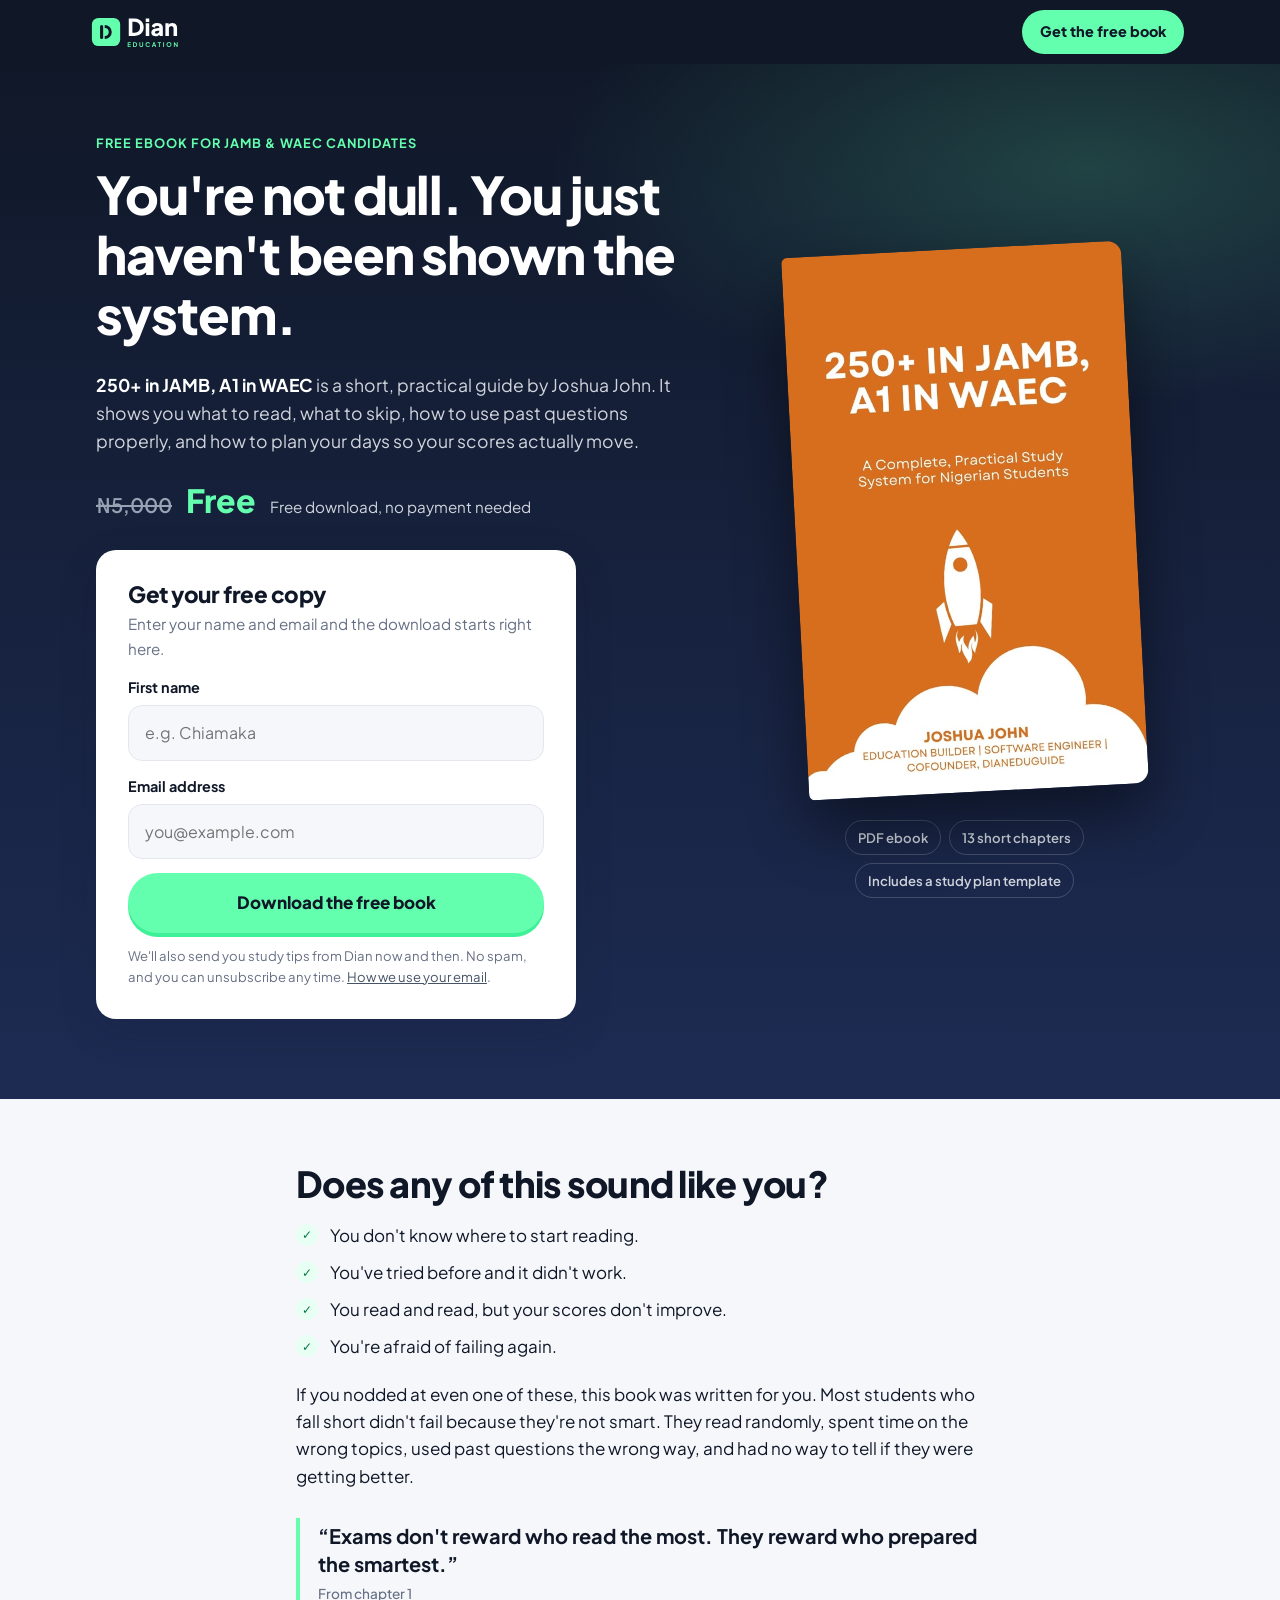
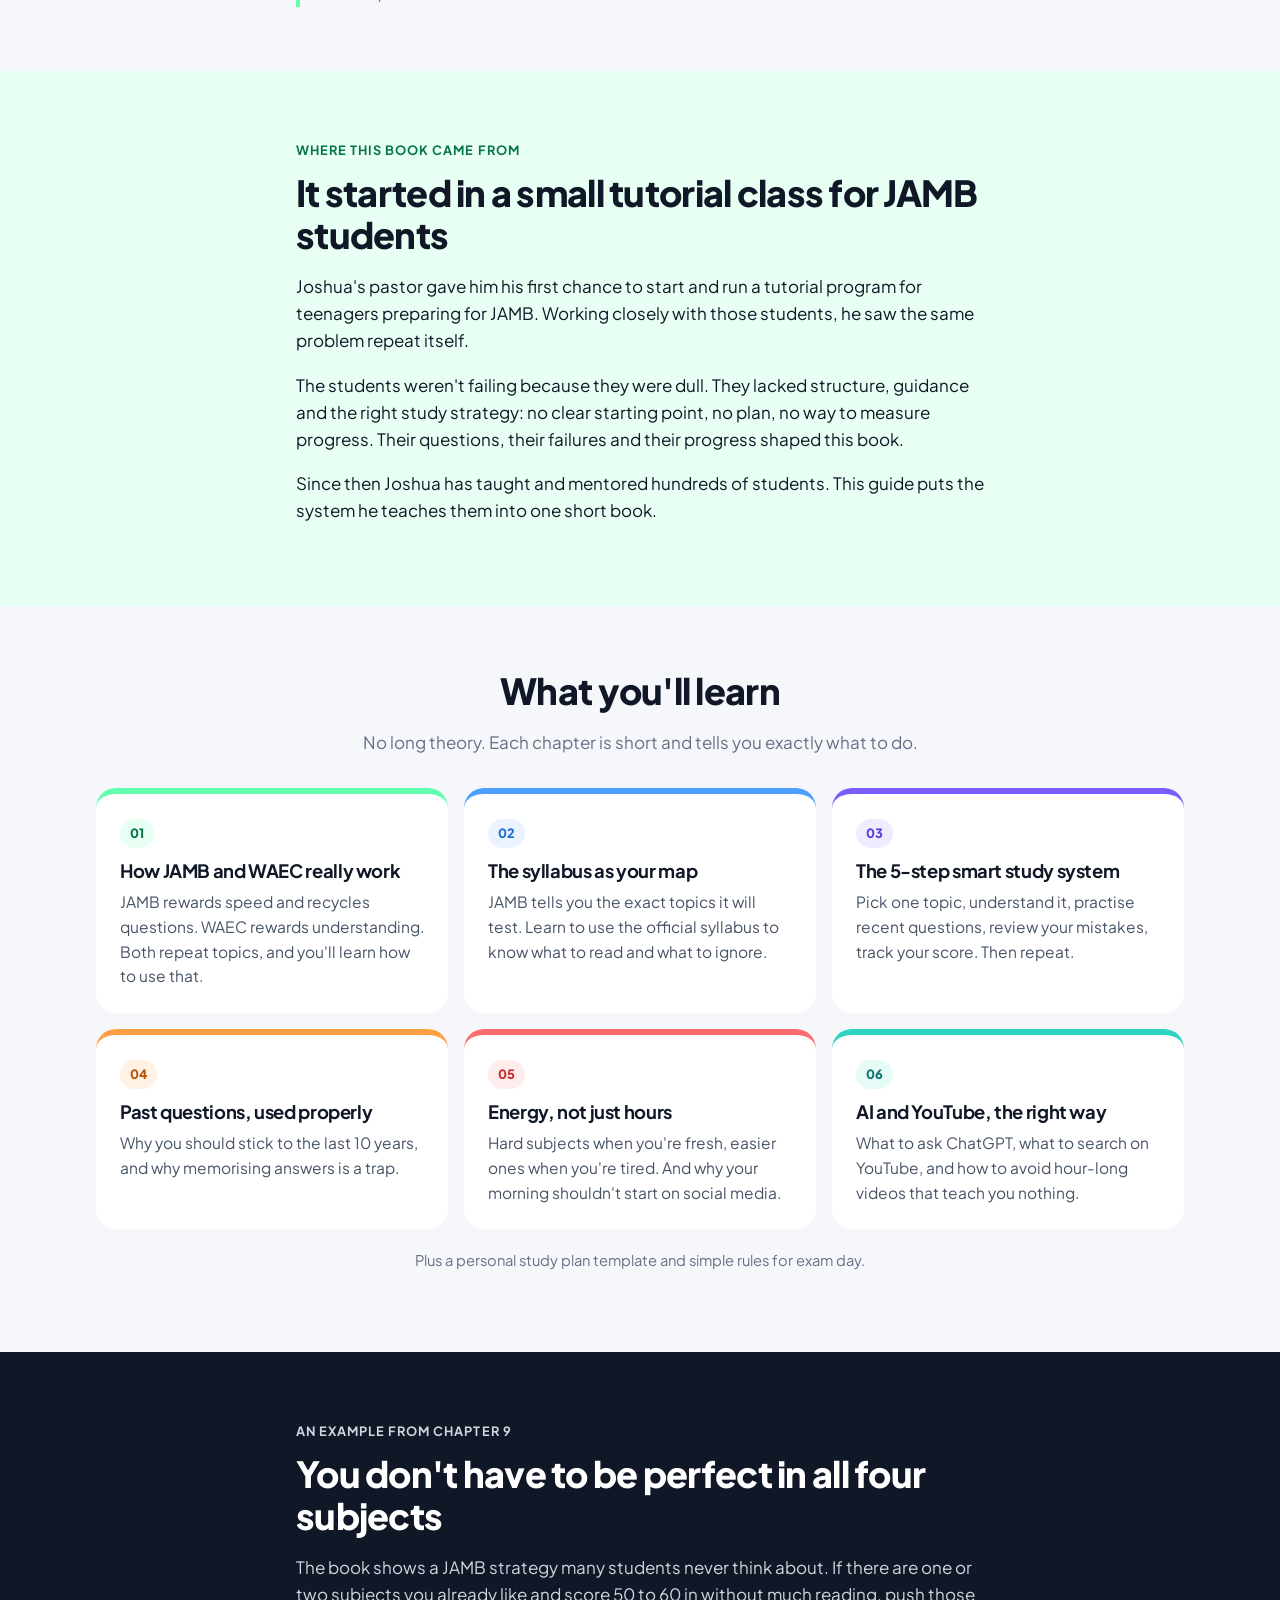
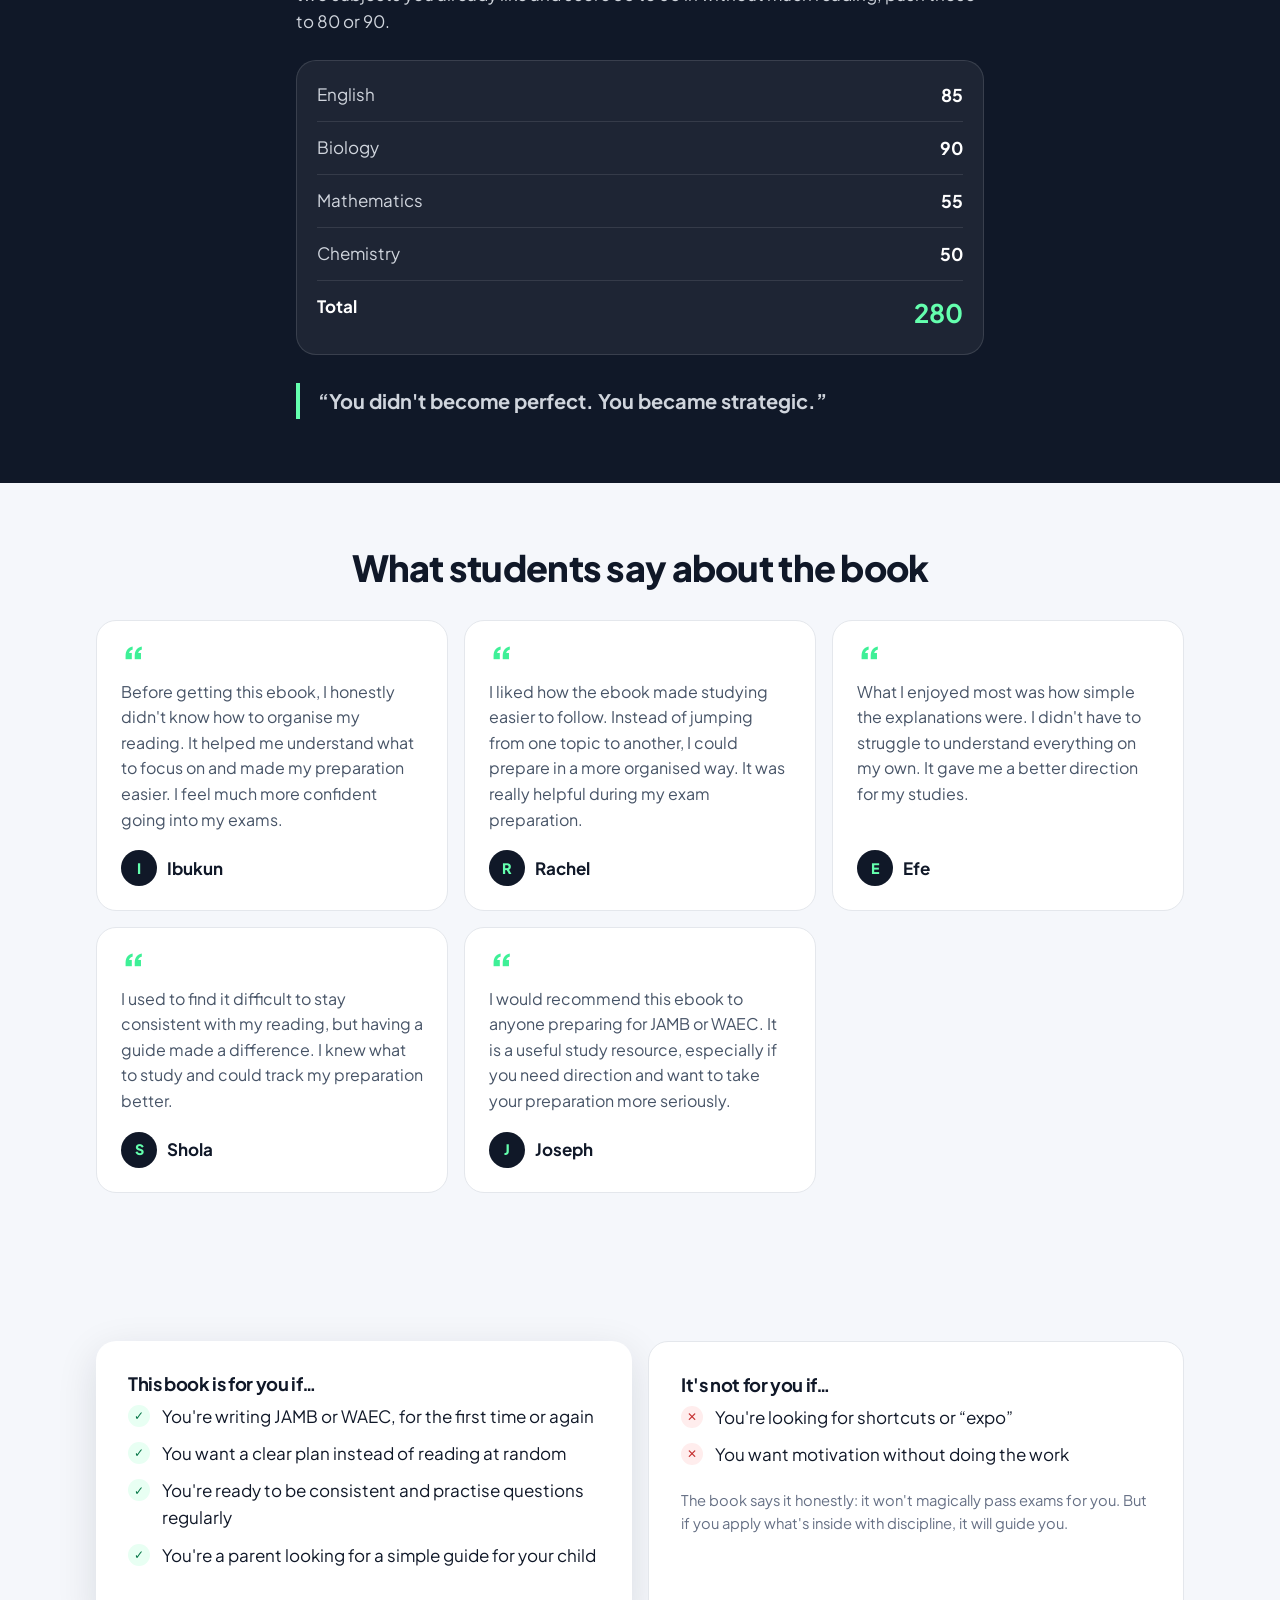
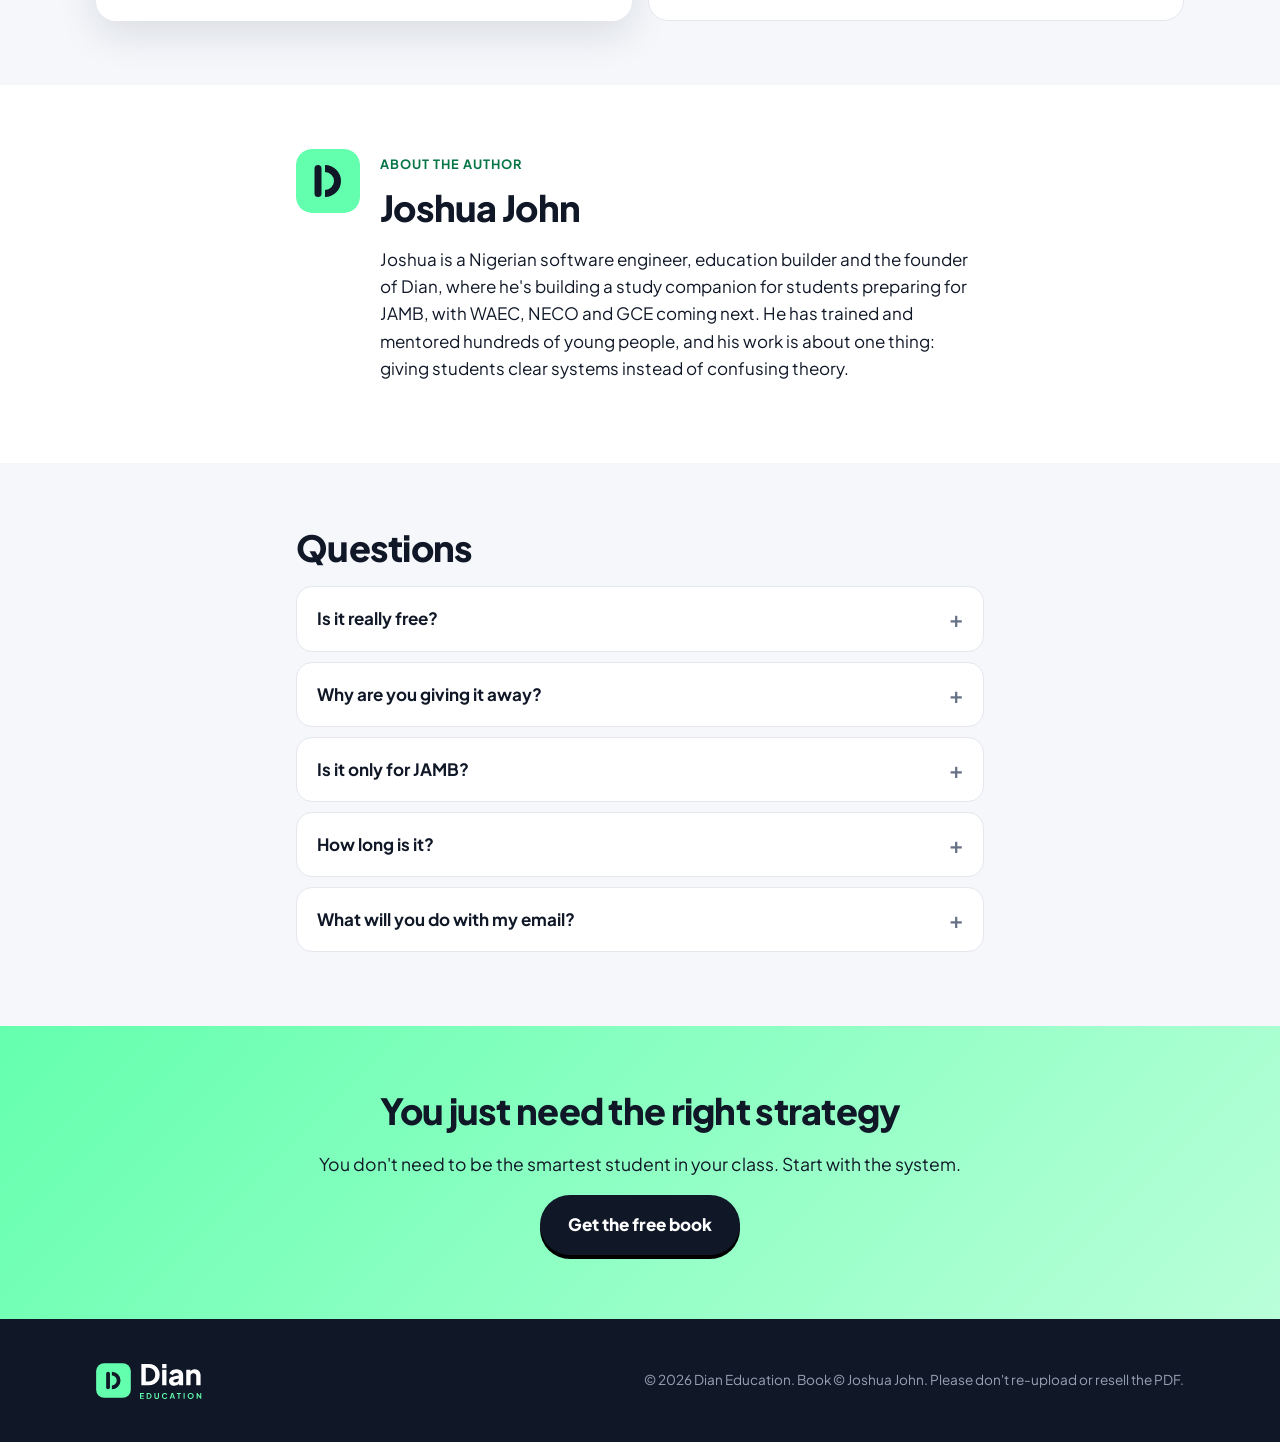
==== public/index.html @ b4b5d5be "Set up for Cloudflare: site files in public/, add wrangler config Co-Authored-By: Claude Fable 5.2 <" ====
<!doctype html>
<html lang="en">
<head>
  <meta charset="utf-8" />
  <meta name="viewport" content="width=device-width, initial-scale=1" />
  <title>250+ in JAMB, A1 in WAEC: free study guide | Dian Education</title>
  <meta name="description" content="A short, practical guide for JAMB and WAEC candidates by Joshua John: what to read, what to skip, and how to use past questions properly. Free download." />
  <meta name="theme-color" content="#101828" />
  <link rel="icon" href="assets/favicon.svg" type="image/svg+xml" />
  <link rel="apple-touch-icon" href="assets/icon-192.png" />

  <!-- Link previews (Instagram DMs, WhatsApp, Facebook). Replace example.com with your real domain once it's live. -->
  <meta property="og:type" content="website" />
  <meta property="og:title" content="250+ in JAMB, A1 in WAEC (free study guide)" />
  <meta property="og:description" content="You're not dull. You just haven't been shown the system. A free, practical guide for JAMB and WAEC candidates." />
  <meta property="og:image" content="https://example.com/assets/book-cover.jpg" />
  <meta name="twitter:card" content="summary_large_image" />

  <link rel="preconnect" href="https://fonts.googleapis.com" />
  <link rel="preconnect" href="https://fonts.gstatic.com" crossorigin />
  <link href="https://fonts.googleapis.com/css2?family=Plus+Jakarta+Sans:wght@400;500;600;700;800&display=swap" rel="stylesheet" />
  <link rel="stylesheet" href="styles.css" />
</head>
<body>

  <header class="topbar">
    <div class="wrap topbar__inner">
      <a href="#" class="topbar__logo" aria-label="Dian Education home">
        <img src="assets/logo-dark.svg" alt="Dian Education" width="150" height="68" />
      </a>
      <a href="#get-book" class="btn btn--small">Get the free book</a>
    </div>
  </header>

  <main>
    <!-- ============ HERO + FORM ============ -->
    <section class="hero">
      <div class="wrap hero__grid">
        <div class="hero__copy">
          <p class="eyebrow">Free ebook for JAMB &amp; WAEC candidates</p>
          <h1>You're not dull. You just haven't been shown the system.</h1>
          <p class="lede">
            <strong>250+ in JAMB, A1 in WAEC</strong> is a short, practical guide by Joshua John.
            It shows you what to read, what to skip, how to use past questions properly,
            and how to plan your days so your scores actually move.
          </p>

          <div class="price" aria-label="Price: was 5,000 naira, now free">
            <s class="price__old">₦5,000</s>
            <span class="price__new">Free</span>
            <span class="price__note">Free download, no payment needed</span>
          </div>

          <div class="card form-card" id="get-book">
            <form id="lead-form" novalidate>
              <h2 class="form-card__title">Get your free copy</h2>
              <p class="form-card__sub">Enter your name and email and the download starts right here.</p>

              <label class="field">
                <span>First name</span>
                <input type="text" name="name" autocomplete="given-name" maxlength="60" required placeholder="e.g. Chiamaka" />
              </label>
              <label class="field">
                <span>Email address</span>
                <input type="email" name="email" autocomplete="email" inputmode="email" maxlength="120" required placeholder="you@example.com" />
              </label>

              <!-- Spam trap: people never see this field; bots fill it in. -->
              <label class="hp" aria-hidden="true">
                Leave this empty
                <input type="text" name="company" tabindex="-1" autocomplete="off" />
              </label>

              <p class="form-error" role="alert" hidden></p>

              <button type="submit" class="btn btn--block">
                <span class="btn__label">Download the free book</span>
              </button>
              <p class="fine">
                We'll also send you study tips from Dian now and then. No spam, and you can unsubscribe any time.
                <a href="#privacy">How we use your email</a>.
              </p>
            </form>

            <div class="success" id="success" hidden tabindex="-1">
              <div class="success__icon" aria-hidden="true">✓</div>
              <h2 class="form-card__title">Here you go, <span id="success-name">friend</span>.</h2>
              <p>Your copy of <strong>250+ in JAMB, A1 in WAEC</strong> is ready.</p>
              <a class="btn btn--block" id="download-link" href="assets/250-in-JAMB-A1-in-WAEC-Joshua-John.pdf" download>
                Download the PDF
              </a>
              <p class="fine">
                Tip from the book: read one chapter at a time and do the practical parts before moving on.
                Don't rush it.
              </p>
            </div>
          </div>
        </div>

        <div class="hero__book">
          <img src="assets/book-cover.jpg" alt="Cover of 250+ in JAMB, A1 in WAEC by Joshua John" width="564" height="900" />
          <ul class="book-facts">
            <li>PDF ebook</li>
            <li>13 short chapters</li>
            <li>Includes a study plan template</li>
          </ul>
        </div>
      </div>
    </section>

    <!-- ============ SOUND FAMILIAR ============ -->
    <section class="section">
      <div class="wrap narrow">
        <h2>Does any of this sound like you?</h2>
        <ul class="checklist">
          <li>You don't know where to start reading.</li>
          <li>You've tried before and it didn't work.</li>
          <li>You read and read, but your scores don't improve.</li>
          <li>You're afraid of failing again.</li>
        </ul>
        <p>
          If you nodded at even one of these, this book was written for you. Most students who
          fall short didn't fail because they're not smart. They read randomly, spent time on the
          wrong topics, used past questions the wrong way, and had no way to tell if they were
          getting better.
        </p>
        <p class="pull">
          “Exams don't reward who read the most. They reward who prepared the smartest.”
          <span>From chapter 1</span>
        </p>
      </div>
    </section>

    <!-- ============ STORY ============ -->
    <section class="section section--mint">
      <div class="wrap narrow">
        <p class="eyebrow eyebrow--dark">Where this book came from</p>
        <h2>It started in a small tutorial class for JAMB students</h2>
        <p>
          Joshua's pastor gave him his first chance to start and run a tutorial program for
          teenagers preparing for JAMB. Working closely with those students, he saw
          the same problem repeat itself.
        </p>
        <p>
          The students weren't failing because they were dull. They lacked structure, guidance
          and the right study strategy: no clear starting point, no plan, no way to measure
          progress. Their questions, their failures and their progress shaped this book.
        </p>
        <p>
          Since then Joshua has taught and mentored hundreds of students. This guide puts the
          system he teaches them into one short book.
        </p>
      </div>
    </section>

    <!-- ============ WHAT'S INSIDE ============ -->
    <section class="section">
      <div class="wrap">
        <h2 class="center">What you'll learn</h2>
        <p class="center muted">No long theory. Each chapter is short and tells you exactly what to do.</p>
        <div class="grid">
          <article class="tile tile--green">
            <span class="tile__num">01</span>
            <h3>How JAMB and WAEC really work</h3>
            <p>JAMB rewards speed and recycles questions. WAEC rewards understanding. Both repeat topics, and you'll learn how to use that.</p>
          </article>
          <article class="tile tile--blue">
            <span class="tile__num">02</span>
            <h3>The syllabus as your map</h3>
            <p>JAMB tells you the exact topics it will test. Learn to use the official syllabus to know what to read and what to ignore.</p>
          </article>
          <article class="tile tile--purple">
            <span class="tile__num">03</span>
            <h3>The 5-step smart study system</h3>
            <p>Pick one topic, understand it, practise recent questions, review your mistakes, track your score. Then repeat.</p>
          </article>
          <article class="tile tile--orange">
            <span class="tile__num">04</span>
            <h3>Past questions, used properly</h3>
            <p>Why you should stick to the last 10 years, and why memorising answers is a trap.</p>
          </article>
          <article class="tile tile--coral">
            <span class="tile__num">05</span>
            <h3>Energy, not just hours</h3>
            <p>Hard subjects when you're fresh, easier ones when you're tired. And why your morning shouldn't start on social media.</p>
          </article>
          <article class="tile tile--teal">
            <span class="tile__num">06</span>
            <h3>AI and YouTube, the right way</h3>
            <p>What to ask ChatGPT, what to search on YouTube, and how to avoid hour-long videos that teach you nothing.</p>
          </article>
        </div>
        <p class="center muted small">Plus a personal study plan template and simple rules for exam day.</p>
      </div>
    </section>

    <!-- ============ STRENGTH EXAMPLE ============ -->
    <section class="section section--navy">
      <div class="wrap narrow">
        <p class="eyebrow">An example from chapter 9</p>
        <h2>You don't have to be perfect in all four subjects</h2>
        <p>
          The book shows a JAMB strategy many students never think about. If there are one or two
          subjects you already like and score 50 to 60 in without much reading, push those to 80 or 90.
        </p>
        <div class="score">
          <div class="score__row"><span>English</span><b>85</b></div>
          <div class="score__row"><span>Biology</span><b>90</b></div>
          <div class="score__row"><span>Mathematics</span><b>55</b></div>
          <div class="score__row"><span>Chemistry</span><b>50</b></div>
          <div class="score__row score__total"><span>Total</span><b>280</b></div>
        </div>
        <p class="pull pull--light">
          “You didn't become perfect. You became strategic.”
        </p>
      </div>
    </section>

    <!-- ============ STUDENTS ============
         Only use words a student actually said or approved, with their OK to show their name.
         To hide the section again, add the word "hidden" to the <section> line below. -->
    <section class="section" id="students">
      <div class="wrap">
        <h2 class="center">What students say about the book</h2>
        <div class="grid quotes">
          <figure class="quote"><blockquote>Before getting this ebook, I honestly didn't know how to organise my reading. It helped me understand what to focus on and made my preparation easier. I feel much more confident going into my exams.</blockquote><figcaption><span class="avatar" aria-hidden="true">I</span>Ibukun</figcaption></figure>
          <figure class="quote"><blockquote>I liked how the ebook made studying easier to follow. Instead of jumping from one topic to another, I could prepare in a more organised way. It was really helpful during my exam preparation.</blockquote><figcaption><span class="avatar" aria-hidden="true">R</span>Rachel</figcaption></figure>
          <figure class="quote"><blockquote>What I enjoyed most was how simple the explanations were. I didn't have to struggle to understand everything on my own. It gave me a better direction for my studies.</blockquote><figcaption><span class="avatar" aria-hidden="true">E</span>Efe</figcaption></figure>
          <figure class="quote"><blockquote>I used to find it difficult to stay consistent with my reading, but having a guide made a difference. I knew what to study and could track my preparation better.</blockquote><figcaption><span class="avatar" aria-hidden="true">S</span>Shola</figcaption></figure>
          <figure class="quote"><blockquote>I would recommend this ebook to anyone preparing for JAMB or WAEC. It is a useful study resource, especially if you need direction and want to take your preparation more seriously.</blockquote><figcaption><span class="avatar" aria-hidden="true">J</span>Joseph</figcaption></figure>
        </div>
      </div>
    </section>

    <!-- ============ WHO IT'S FOR ============ -->
    <section class="section">
      <div class="wrap two-col">
        <div class="card">
          <h3>This book is for you if…</h3>
          <ul class="checklist">
            <li>You're writing JAMB or WAEC, for the first time or again</li>
            <li>You want a clear plan instead of reading at random</li>
            <li>You're ready to be consistent and practise questions regularly</li>
            <li>You're a parent looking for a simple guide for your child</li>
          </ul>
        </div>
        <div class="card card--plain">
          <h3>It's not for you if…</h3>
          <ul class="crosslist">
            <li>You're looking for shortcuts or “expo”</li>
            <li>You want motivation without doing the work</li>
          </ul>
          <p class="muted small">
            The book says it honestly: it won't magically pass exams for you. But if you apply
            what's inside with discipline, it will guide you.
          </p>
        </div>
      </div>
    </section>

    <!-- ============ AUTHOR ============ -->
    <section class="section section--soft">
      <div class="wrap narrow author">
        <img src="assets/favicon.svg" alt="" width="64" height="64" class="author__mark" />
        <div>
          <p class="eyebrow eyebrow--dark">About the author</p>
          <h2>Joshua John</h2>
          <p>
            Joshua is a Nigerian software engineer, education builder and the founder of Dian,
            where he's building a study companion for students preparing for JAMB, with WAEC, NECO
            and GCE coming next. He has trained and mentored hundreds of young people, and his
            work is about one thing: giving students clear systems instead of confusing theory.
          </p>
        </div>
      </div>
    </section>

    <!-- ============ FAQ ============ -->
    <section class="section">
      <div class="wrap narrow">
        <h2>Questions</h2>
        <details>
          <summary>Is it really free?</summary>
          <p>Yes. The book normally sells for ₦5,000, but right now you can download it for free. No card, no payment later.</p>
        </details>
        <details>
          <summary>Why are you giving it away?</summary>
          <p>We're building Dian to help Nigerian students prepare for exams with a clear plan. This book is the same thinking in a form you can use today, and we'd rather you start with the right system than pay to find it.</p>
        </details>
        <details>
          <summary>Is it only for JAMB?</summary>
          <p>No. It covers JAMB and WAEC. Chapter 9 has a strategy made just for JAMB, and everything else works for both.</p>
        </details>
        <details>
          <summary>How long is it?</summary>
          <p>It's short on purpose: 13 chapters you can read one at a time. The book asks you to apply each chapter before moving on, so take your time.</p>
        </details>
        <details id="privacy">
          <summary>What will you do with my email?</summary>
          <p>We'll use it to send you the book and occasional study tips and updates from Dian Education. We won't sell or share it. Every email has an unsubscribe link, or you can ask us to delete your details at any time.</p>
        </details>
      </div>
    </section>

    <!-- ============ FINAL CTA ============ -->
    <section class="section section--cta">
      <div class="wrap narrow center">
        <h2>You just need the right strategy</h2>
        <p>You don't need to be the smartest student in your class. Start with the system.</p>
        <a href="#get-book" class="btn">Get the free book</a>
      </div>
    </section>
  </main>

  <footer class="footer">
    <div class="wrap footer__inner">
      <img src="assets/logo-dark.svg" alt="Dian Education" width="130" height="59" />
      <p>© <span id="year">2026</span> Dian Education. Book © Joshua John. Please don't re-upload or resell the PDF.</p>
    </div>
  </footer>

  <script src="config.js"></script>
  <script src="app.js"></script>
</body>
</html>
---- public/styles.css ----
:root {
  --green: #64ffae;
  --green-strong: #3ef097;
  --mint: #e8fff3;
  --ink: #101828;
  --navy: #1d2b53;
  --canvas: #f5f7fb;
  --paper: #ffffff;
  --line: #e4e7ec;
  --muted: #667085;
  --slate: #475467;
  --danger: #c53030;
  --blue: #4d9fff;   --blue-soft: #eaf3ff;
  --purple: #7c5cfc; --purple-soft: #f0ecff;
  --orange: #ff9f43; --orange-soft: #fff1e3;
  --coral: #ff6b6b;  --coral-soft: #ffeded;
  --teal: #2dd4bf;
  --radius: 20px;
  --shadow: 0 12px 40px rgba(16, 24, 40, 0.12);
}

* { box-sizing: border-box; }
html { scroll-behavior: smooth; }
body {
  margin: 0;
  font-family: "Plus Jakarta Sans", system-ui, -apple-system, "Segoe UI", sans-serif;
  color: var(--ink);
  background: var(--canvas);
  line-height: 1.6;
  font-size: 17px;
  -webkit-font-smoothing: antialiased;
}
img { max-width: 100%; height: auto; display: block; }
a { color: inherit; }
h1, h2, h3 { line-height: 1.15; letter-spacing: -0.02em; margin: 0 0 0.5em; }
h1 { font-size: clamp(2rem, 6vw, 3.25rem); font-weight: 800; }
h2 { font-size: clamp(1.6rem, 4vw, 2.25rem); font-weight: 800; }
h3 { font-size: 1.15rem; font-weight: 700; }
p { margin: 0 0 1em; }

.wrap { width: 100%; max-width: 1120px; margin: 0 auto; padding: 0 16px; }
.narrow { max-width: 720px; }
.center { text-align: center; }
.muted { color: var(--muted); }
.small { font-size: 0.92rem; }

/* ---------- buttons ---------- */
.btn {
  display: inline-flex; align-items: center; justify-content: center; gap: 8px;
  background: var(--green); color: var(--ink);
  font: inherit; font-weight: 800; text-decoration: none;
  border: 0; border-radius: 999px; padding: 16px 28px; cursor: pointer;
  box-shadow: 0 4px 0 var(--green-strong);
  transition: transform 0.12s ease, box-shadow 0.12s ease, background 0.12s;
}
.btn:hover { background: var(--green-strong); }
.btn:active { transform: translateY(2px); box-shadow: 0 2px 0 var(--green-strong); }
.btn:focus-visible { outline: 3px solid var(--blue); outline-offset: 3px; }
.btn[disabled] { opacity: 0.7; cursor: progress; }
.btn--block { width: 100%; }
.btn--small { padding: 10px 18px; font-size: 0.9rem; box-shadow: none; }

/* ---------- top bar ---------- */
.topbar { background: var(--ink); position: sticky; top: 0; z-index: 10; }
.topbar__inner { display: flex; align-items: center; justify-content: space-between; height: 64px; }
.topbar__logo img { width: 120px; margin-left: -14px; }

/* ---------- hero ---------- */
.hero {
  background:
    radial-gradient(900px 400px at 85% 10%, rgba(100, 255, 174, 0.18), transparent 60%),
    linear-gradient(180deg, var(--ink), var(--navy));
  color: #fff;
  padding: 40px 0 56px;
}
.hero__grid { display: grid; gap: 40px; }
.eyebrow {
  display: inline-block; font-size: 0.8rem; font-weight: 700; letter-spacing: 0.08em;
  text-transform: uppercase; color: var(--green); margin-bottom: 12px;
}
.eyebrow--dark { color: #067647; }
.lede { font-size: 1.1rem; color: #d0d5dd; max-width: 34em; }
.lede strong { color: #fff; }

.price { display: flex; align-items: baseline; flex-wrap: wrap; gap: 6px 14px; margin: 20px 0 24px; }
.price__old { color: #98a2b3; font-size: 1.25rem; font-weight: 600; text-decoration-thickness: 2px; }
.price__new { color: var(--green); font-size: 2rem; font-weight: 800; }
.price__note { color: #d0d5dd; font-size: 0.95rem; }

.card {
  background: var(--paper); color: var(--ink);
  border-radius: var(--radius); padding: 24px;
  box-shadow: var(--shadow);
}
.card--plain { box-shadow: none; border: 1px solid var(--line); }
.form-card { max-width: 480px; scroll-margin-top: 80px; }
.form-card__title { font-size: 1.4rem; margin-bottom: 4px; }
.form-card__sub { color: var(--muted); font-size: 0.95rem; }

.field { display: block; margin-bottom: 14px; }
.field span { display: block; font-weight: 700; font-size: 0.9rem; margin-bottom: 6px; }
.field input {
  width: 100%; font: inherit; font-size: 16px; /* 16px stops iOS zooming in */
  padding: 14px 16px; border: 1.5px solid var(--line); border-radius: 14px;
  background: var(--canvas); color: var(--ink);
}
.field input:focus { outline: none; border-color: var(--ink); background: #fff; box-shadow: 0 0 0 4px rgba(100, 255, 174, 0.45); }
.field input[aria-invalid="true"] { border-color: var(--danger); }
.hp { position: absolute; left: -9999px; width: 1px; height: 1px; overflow: hidden; }
.form-error { color: var(--danger); font-weight: 600; font-size: 0.92rem; }
.fine { font-size: 0.82rem; color: var(--muted); margin: 12px 0 0; }
.fine a { color: var(--slate); }

.success { text-align: center; }
.success:focus { outline: none; }
.success__icon {
  width: 56px; height: 56px; margin: 0 auto 12px; border-radius: 50%;
  background: var(--mint); color: #067647; display: grid; place-items: center;
  font-size: 1.6rem; font-weight: 800;
}

.hero__book { display: flex; flex-direction: column; align-items: center; }
.hero__book img {
  width: min(280px, 70vw); border-radius: 6px 14px 14px 6px;
  box-shadow: -8px 0 0 rgba(0,0,0,0.15) inset, 0 30px 60px rgba(0, 0, 0, 0.45);
  transform: rotate(-3deg);
}
.book-facts { list-style: none; padding: 0; margin: 28px 0 0; display: flex; flex-wrap: wrap; gap: 8px; justify-content: center; }
.book-facts li {
  font-size: 0.82rem; font-weight: 600; color: #d0d5dd;
  border: 1px solid rgba(255,255,255,0.18); border-radius: 999px; padding: 6px 12px;
}

/* ---------- sections ---------- */
.section { padding: 64px 0; }
.section--mint { background: var(--mint); }
.section--soft { background: var(--paper); }
.section--navy { background: var(--ink); color: #fff; }
.section--navy p { color: #d0d5dd; }
.section--cta { background: linear-gradient(135deg, var(--green), #b9ffd9); }
.section--cta p { font-size: 1.1rem; }
.section--cta .btn { background: var(--ink); color: #fff; box-shadow: 0 4px 0 #000; }
.section--cta .btn:hover { background: var(--navy); }

.checklist, .crosslist { list-style: none; padding: 0; margin: 0 0 1.2em; }
.checklist li, .crosslist li { position: relative; padding-left: 34px; margin-bottom: 10px; }
.checklist li::before, .crosslist li::before {
  position: absolute; left: 0; top: 2px; width: 22px; height: 22px; border-radius: 50%;
  display: grid; place-items: center; font-size: 0.75rem; font-weight: 800;
}
.checklist li::before { content: "✓"; background: var(--mint); color: #067647; }
.crosslist li::before { content: "✕"; background: var(--coral-soft); color: var(--danger); }

.pull {
  border-left: 4px solid var(--green); padding: 4px 0 4px 18px; margin: 28px 0 0;
  font-size: 1.25rem; font-weight: 700; line-height: 1.4;
}
.pull span { display: block; font-size: 0.85rem; font-weight: 500; color: var(--muted); margin-top: 6px; }
.pull--light { color: #fff; }

.grid { display: grid; gap: 16px; margin: 32px 0 20px; }
.tile { background: var(--paper); border-radius: var(--radius); padding: 24px; border-top: 6px solid; }
.tile p { color: var(--slate); margin: 0; font-size: 0.97rem; }
.tile__num { display: inline-block; font-weight: 800; font-size: 0.8rem; padding: 4px 10px; border-radius: 999px; margin-bottom: 12px; }
.tile--green  { border-color: var(--green);  } .tile--green  .tile__num { background: var(--mint); color: #067647; }
.tile--blue   { border-color: var(--blue);   } .tile--blue   .tile__num { background: var(--blue-soft); color: #1f6fd1; }
.tile--purple { border-color: var(--purple); } .tile--purple .tile__num { background: var(--purple-soft); color: #5b3de0; }
.tile--orange { border-color: var(--orange); } .tile--orange .tile__num { background: var(--orange-soft); color: #b45309; }
.tile--coral  { border-color: var(--coral);  } .tile--coral  .tile__num { background: var(--coral-soft); color: var(--danger); }
.tile--teal   { border-color: var(--teal);   } .tile--teal   .tile__num { background: #e6fbf8; color: #0f766e; }

.score { background: rgba(255,255,255,0.06); border: 1px solid rgba(255,255,255,0.12); border-radius: var(--radius); padding: 8px 20px; margin: 24px 0; }
.score__row { display: flex; justify-content: space-between; padding: 12px 0; border-bottom: 1px solid rgba(255,255,255,0.1); }
.score__row span { color: #d0d5dd; }
.score__row b { font-size: 1.1rem; }
.score__total { border-bottom: 0; }
.score__total span { color: #fff; font-weight: 700; }
.score__total b { color: var(--green); font-size: 1.6rem; }

.two-col { display: grid; gap: 16px; }

.author { display: flex; gap: 20px; align-items: flex-start; }
.author__mark { flex: none; border-radius: 16px; }

details { background: var(--paper); border: 1px solid var(--line); border-radius: 16px; margin-bottom: 10px; }
summary { cursor: pointer; padding: 18px 20px; font-weight: 700; list-style: none; position: relative; padding-right: 48px; }
summary::-webkit-details-marker { display: none; }
summary::after { content: "+"; position: absolute; right: 20px; top: 14px; font-size: 1.4rem; font-weight: 600; color: var(--muted); }
details[open] summary::after { content: "–"; }
details p { padding: 0 20px 18px; margin: 0; color: var(--slate); }
details:target { border-color: var(--green-strong); }

.footer { background: var(--ink); color: #98a2b3; padding: 32px 0; font-size: 0.85rem; }
.footer__inner { display: flex; flex-direction: column; gap: 12px; }
.footer img { margin-left: -12px; }
.footer p { margin: 0; }

/* ---------- larger screens ---------- */
@media (min-width: 720px) {
  .grid { grid-template-columns: repeat(2, 1fr); }
  .two-col { grid-template-columns: 1fr 1fr; }
  .card { padding: 32px; }
}
@media (min-width: 960px) {
  .hero { padding: 64px 0 80px; }
  .hero__grid { grid-template-columns: 1.15fr 0.85fr; align-items: center; gap: 56px; }
  .hero__book { order: 2; }
  .hero__book img { width: 340px; }
  .grid { grid-template-columns: repeat(3, 1fr); }
  .footer__inner { flex-direction: row; justify-content: space-between; align-items: center; }
}
@media (max-width: 959px) {
  /* On phones, show the book cover first so people see what they're getting. */
  .hero { padding-top: 28px; }
  .hero__grid { gap: 24px; }
  .hero__book { order: -1; }
  .hero__book img { width: 150px; }
  .book-facts { display: none; }
}
@media (prefers-reduced-motion: reduce) {
  html { scroll-behavior: auto; }
  .btn { transition: none; }
}

/* ---------- student quotes ---------- */
.quote { margin: 0; background: var(--paper); border-radius: var(--radius); padding: 24px; border: 1px solid var(--line); display: flex; flex-direction: column; justify-content: space-between; gap: 18px; }
.quote blockquote { margin: 0; font-size: 1rem; color: var(--slate); }
.quote blockquote::before { content: "“"; display: block; font-size: 2.6rem; line-height: 0.8; color: var(--green-strong); font-weight: 800; }
.quote figcaption { display: flex; align-items: center; gap: 10px; font-weight: 700; }
.avatar { width: 36px; height: 36px; border-radius: 50%; background: var(--ink); color: var(--green); display: grid; place-items: center; font-weight: 800; font-size: 0.9rem; }
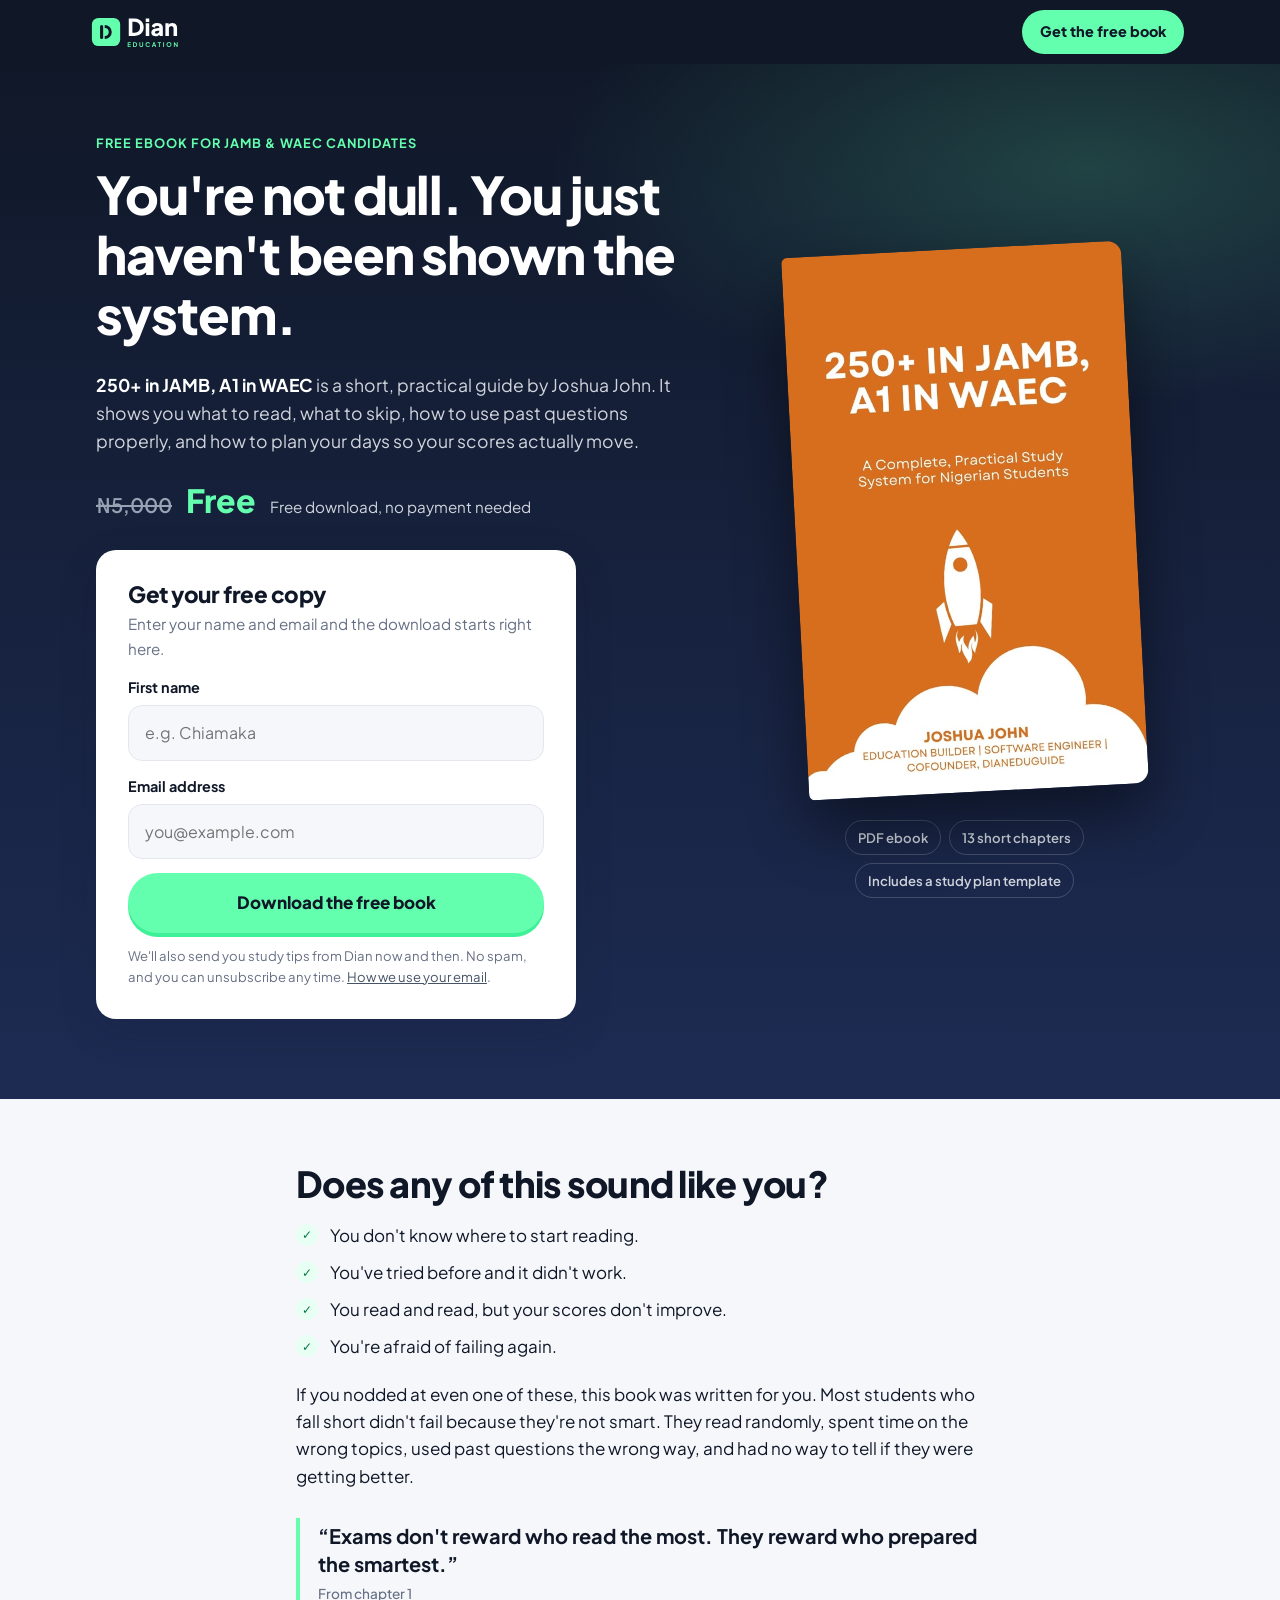
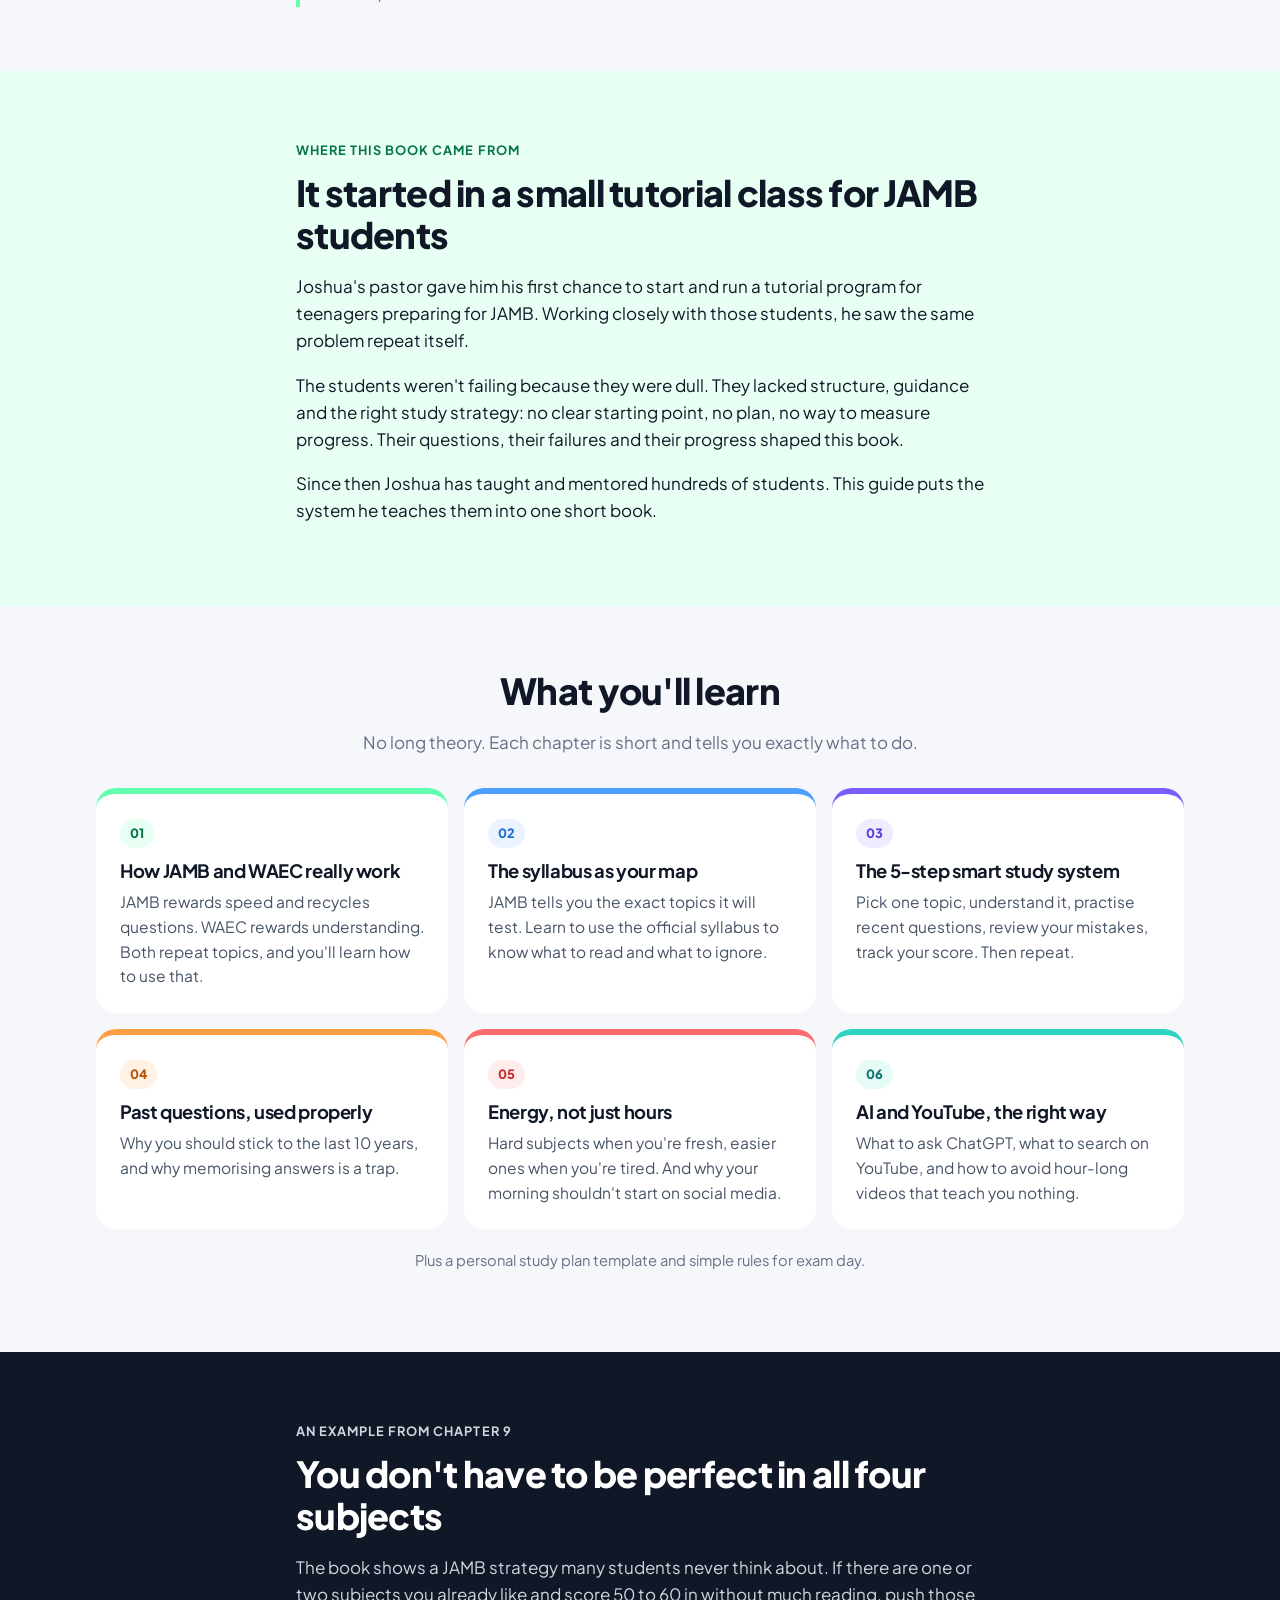
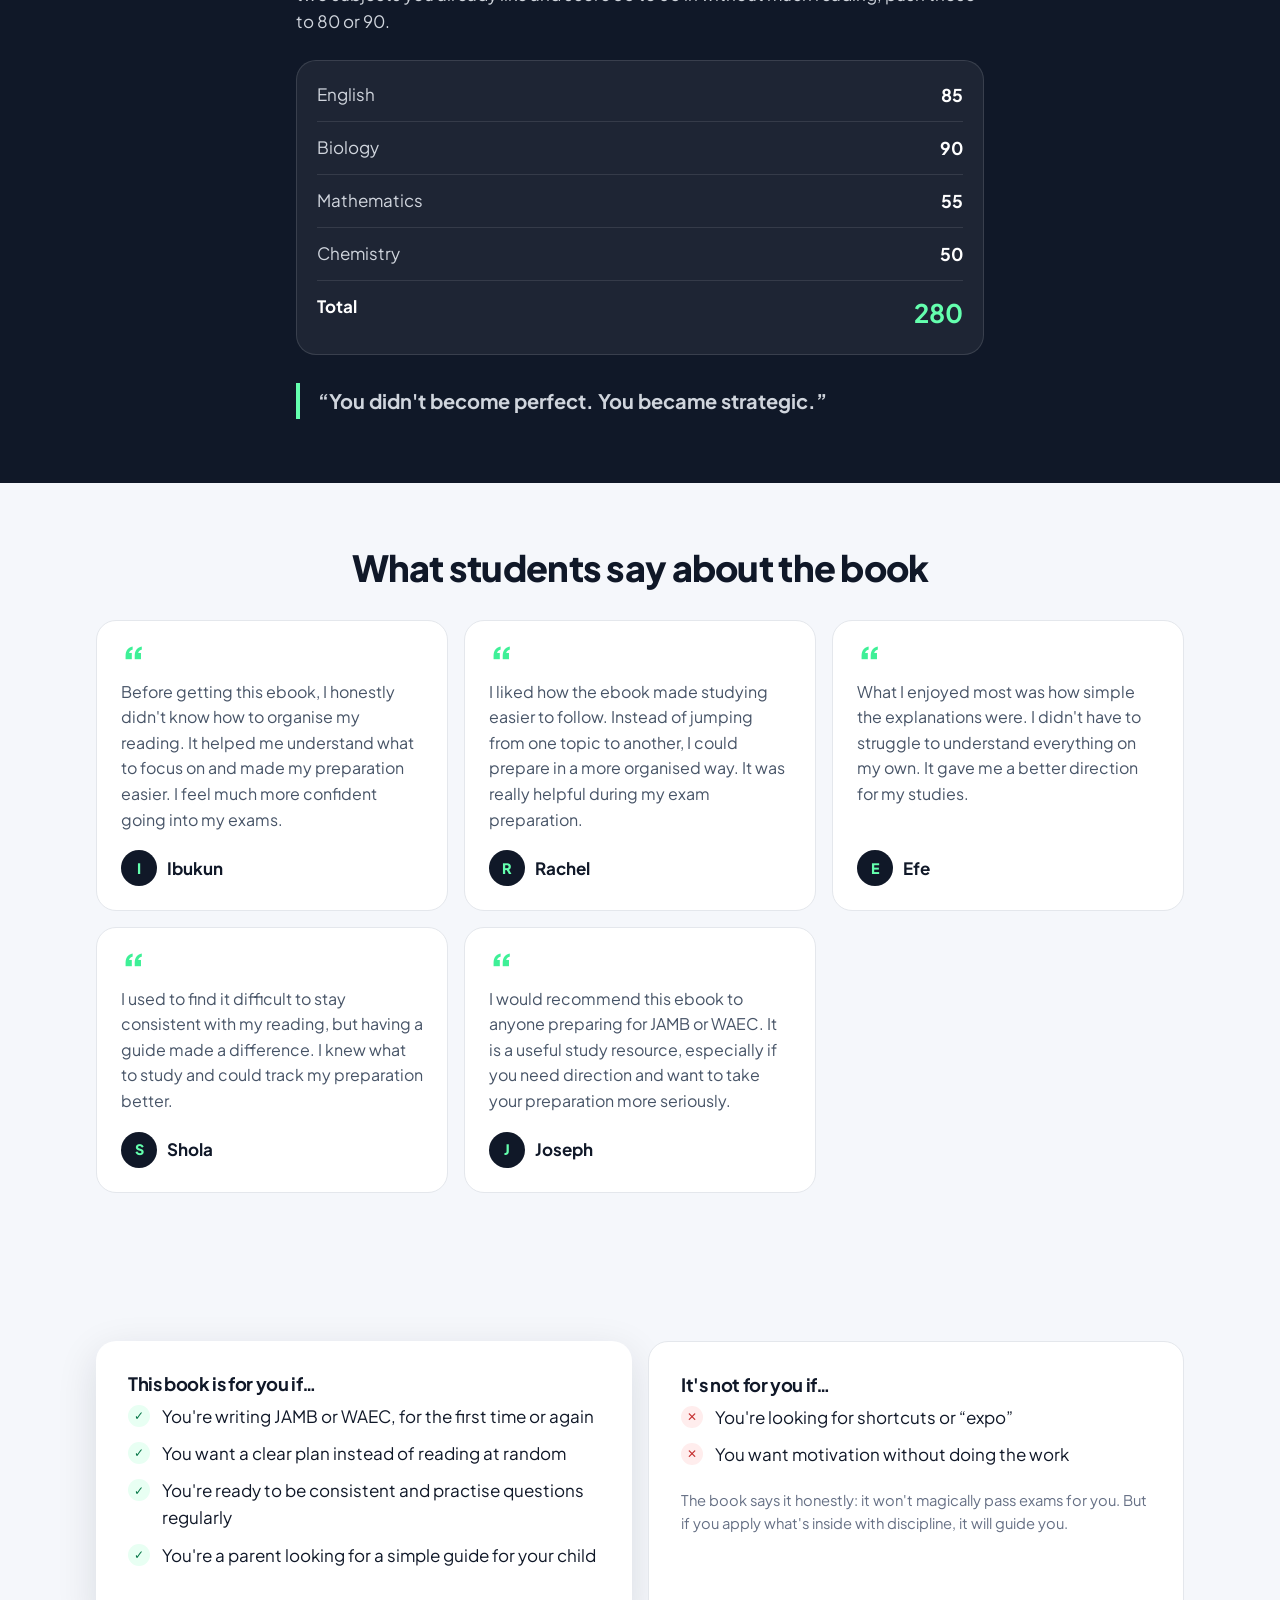
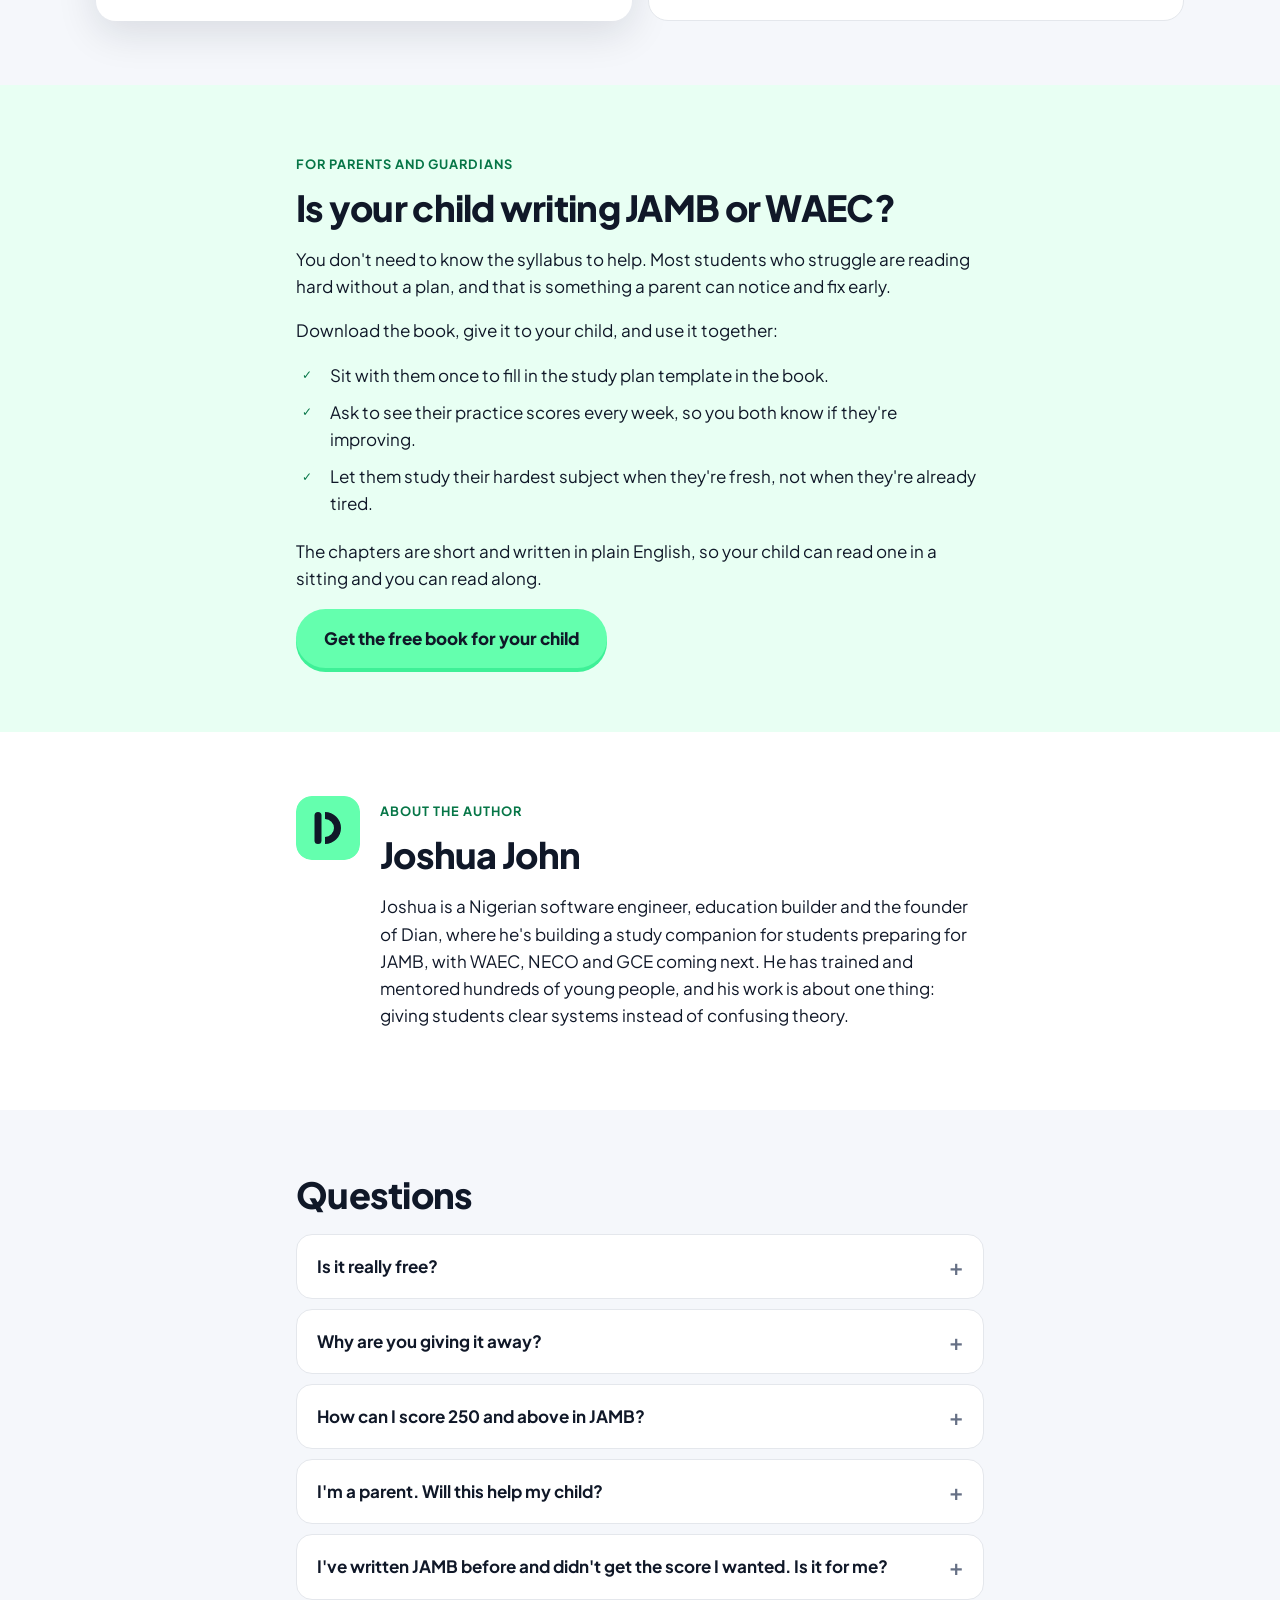
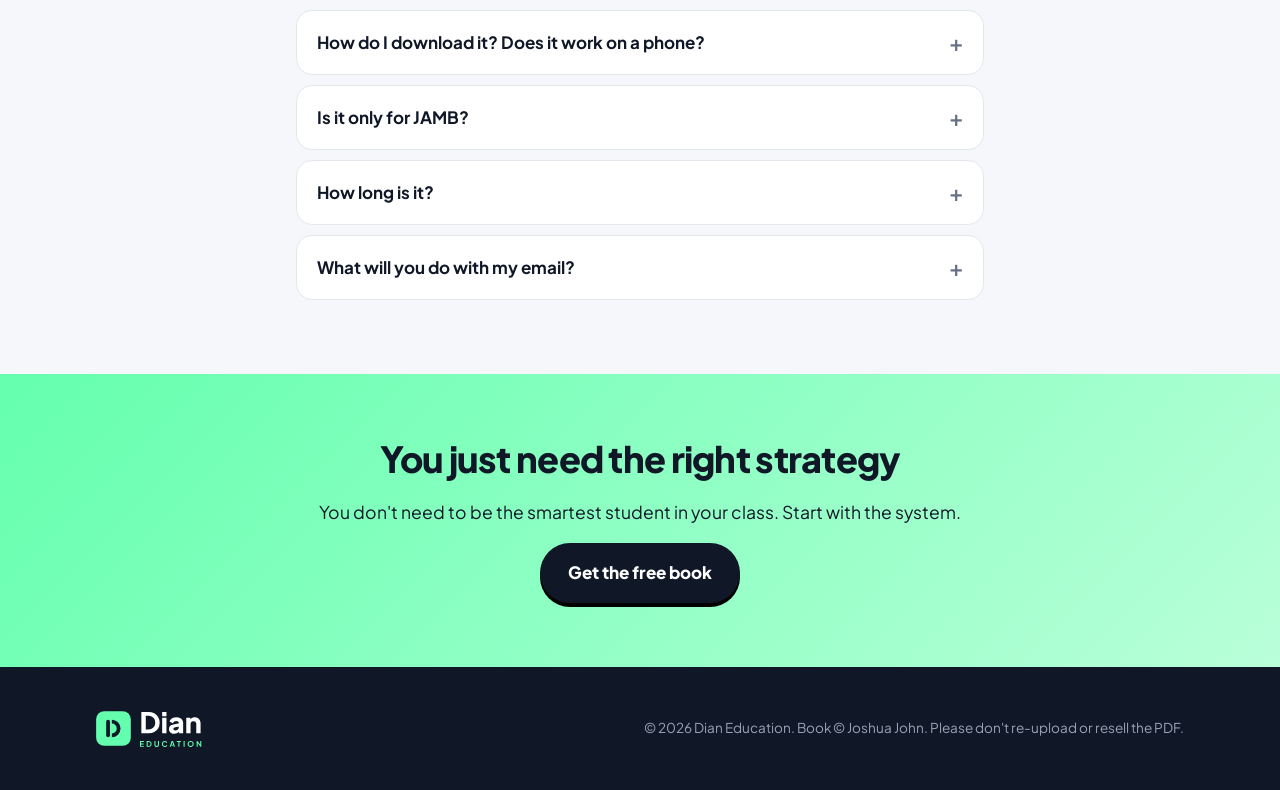
==== commit 928b0691: "SEO: metadata, structured data, parents section, search FAQs, robots, sitemap Adds canonical/Open Gr" ====
--- a/public/index.html
+++ b/public/index.html
@@ -1,20 +1,219 @@
 <!doctype html>
-<html lang="en">
+<html lang="en-NG">
 <head>
   <meta charset="utf-8" />
   <meta name="viewport" content="width=device-width, initial-scale=1" />
-  <title>250+ in JAMB, A1 in WAEC: free study guide | Dian Education</title>
-  <meta name="description" content="A short, practical guide for JAMB and WAEC candidates by Joshua John: what to read, what to skip, and how to use past questions properly. Free download." />
+  <title>Score 250+ in JAMB, A1 in WAEC: Free Study Guide PDF | Dian Education</title>
+  <meta name="description" content="Free ebook for JAMB and WAEC candidates and their parents. Learn what to read, how to use past questions and how to plan your study days. Download the PDF." />
+  <link rel="canonical" href="https://dianeducation.com/" />
+  <meta name="robots" content="index, follow, max-image-preview:large, max-snippet:-1" />
+  <meta name="author" content="Joshua John" />
   <meta name="theme-color" content="#101828" />
   <link rel="icon" href="assets/favicon.svg" type="image/svg+xml" />
   <link rel="apple-touch-icon" href="assets/icon-192.png" />
 
-  <!-- Link previews (Instagram DMs, WhatsApp, Facebook). Replace example.com with your real domain once it's live. -->
+  <!-- Link previews (Instagram DMs, WhatsApp, Facebook, X). -->
   <meta property="og:type" content="website" />
-  <meta property="og:title" content="250+ in JAMB, A1 in WAEC (free study guide)" />
-  <meta property="og:description" content="You're not dull. You just haven't been shown the system. A free, practical guide for JAMB and WAEC candidates." />
-  <meta property="og:image" content="https://example.com/assets/book-cover.jpg" />
+  <meta property="og:site_name" content="Dian Education" />
+  <meta property="og:locale" content="en_NG" />
+  <meta property="og:url" content="https://dianeducation.com/" />
+  <meta property="og:title" content="250+ in JAMB, A1 in WAEC: free study guide" />
+  <meta property="og:description" content="You're not dull. You just haven't been shown the system. A free, practical guide for JAMB and WAEC candidates and their parents." />
+  <meta property="og:image" content="https://dianeducation.com/assets/share.jpg" />
+  <meta property="og:image:width" content="1200" />
+  <meta property="og:image:height" content="630" />
+  <meta property="og:image:alt" content="250+ in JAMB, A1 in WAEC, a free study guide by Joshua John" />
   <meta name="twitter:card" content="summary_large_image" />
+  <meta name="twitter:title" content="250+ in JAMB, A1 in WAEC: free study guide" />
+  <meta name="twitter:description" content="A free, practical guide for JAMB and WAEC candidates and their parents." />
+  <meta name="twitter:image" content="https://dianeducation.com/assets/share.jpg" />
+
+  <!-- Tells Google and AI assistants what this page is: a free book, its author, and the FAQ below. -->
+  <script type="application/ld+json">
+{
+  "@context": "https://schema.org",
+  "@graph": [
+    {
+      "@type": "Organization",
+      "@id": "https://dianeducation.com/#org",
+      "name": "Dian Education",
+      "url": "https://dianeducation.com/",
+      "logo": {
+        "@type": "ImageObject",
+        "url": "https://dianeducation.com/assets/icon-512.png",
+        "width": 512,
+        "height": 512
+      },
+      "founder": {
+        "@id": "https://dianeducation.com/#author"
+      },
+      "description": "Dian Education helps Nigerian students prepare for JAMB with a clear study plan, with WAEC, NECO and GCE coming next."
+    },
+    {
+      "@type": "WebSite",
+      "@id": "https://dianeducation.com/#website",
+      "url": "https://dianeducation.com/",
+      "name": "Dian Education",
+      "publisher": {
+        "@id": "https://dianeducation.com/#org"
+      },
+      "inLanguage": "en-NG"
+    },
+    {
+      "@type": "Person",
+      "@id": "https://dianeducation.com/#author",
+      "name": "Joshua John",
+      "jobTitle": "Founder, Dian Education",
+      "description": "Nigerian software engineer and education builder who has trained and mentored hundreds of young people.",
+      "worksFor": {
+        "@id": "https://dianeducation.com/#org"
+      }
+    },
+    {
+      "@type": "WebPage",
+      "@id": "https://dianeducation.com/#webpage",
+      "url": "https://dianeducation.com/",
+      "name": "Score 250+ in JAMB, A1 in WAEC: Free Study Guide PDF | Dian Education",
+      "description": "Free ebook for JAMB and WAEC candidates and their parents. Learn what to read, how to use past questions and how to plan your study days. Download the PDF.",
+      "inLanguage": "en-NG",
+      "isPartOf": {
+        "@id": "https://dianeducation.com/#website"
+      },
+      "about": {
+        "@id": "https://dianeducation.com/#book"
+      },
+      "primaryImageOfPage": {
+        "@type": "ImageObject",
+        "url": "https://dianeducation.com/assets/share.jpg",
+        "width": 1200,
+        "height": 630
+      }
+    },
+    {
+      "@type": "Book",
+      "@id": "https://dianeducation.com/#book",
+      "name": "250+ in JAMB, A1 in WAEC",
+      "alternateName": "250+ in JAMB, A1 in WAEC: A Complete, Practical Study System for Nigerian Students",
+      "description": "A short, practical study guide for JAMB UTME and WAEC candidates: how the exams work, how to use the syllabus and past questions, a 5-step study system, and a personal study plan template.",
+      "author": {
+        "@id": "https://dianeducation.com/#author"
+      },
+      "publisher": {
+        "@id": "https://dianeducation.com/#org"
+      },
+      "inLanguage": "en",
+      "url": "https://dianeducation.com/",
+      "image": "https://dianeducation.com/assets/book-cover.jpg",
+      "bookFormat": "https://schema.org/EBook",
+      "numberOfPages": 56,
+      "genre": "Study guide",
+      "isAccessibleForFree": true,
+      "about": [
+        "JAMB UTME",
+        "WAEC WASSCE",
+        "Exam preparation",
+        "Study skills"
+      ],
+      "audience": {
+        "@type": "EducationalAudience",
+        "educationalRole": [
+          "student",
+          "parent"
+        ],
+        "geographicArea": {
+          "@type": "Country",
+          "name": "Nigeria"
+        }
+      },
+      "offers": {
+        "@type": "Offer",
+        "price": "0",
+        "priceCurrency": "NGN",
+        "availability": "https://schema.org/InStock",
+        "url": "https://dianeducation.com/"
+      }
+    },
+    {
+      "@type": "FAQPage",
+      "@id": "https://dianeducation.com/#faq",
+      "mainEntity": [
+        {
+          "@type": "Question",
+          "name": "Is it really free?",
+          "acceptedAnswer": {
+            "@type": "Answer",
+            "text": "Yes. The book normally sells for ₦5,000, but right now you can download it for free. No card, no payment later."
+          }
+        },
+        {
+          "@type": "Question",
+          "name": "Why are you giving it away?",
+          "acceptedAnswer": {
+            "@type": "Answer",
+            "text": "We're building Dian to help Nigerian students prepare for exams with a clear plan. This book is the same thinking in a form you can use today, and we'd rather you start with the right system than pay to find it."
+          }
+        },
+        {
+          "@type": "Question",
+          "name": "How can I score 250 and above in JAMB?",
+          "acceptedAnswer": {
+            "@type": "Answer",
+            "text": "The book's answer is to stop reading at random. Use the official JAMB syllabus to see exactly which topics are tested, study one topic at a time, practise questions from the last 10 years, review your mistakes, and track your scores. Chapter 9 also shows how pushing your one or two strongest subjects to 80 or 90 lifts your total. No book can promise a score, but this gives you a clear plan to work with."
+          }
+        },
+        {
+          "@type": "Question",
+          "name": "I'm a parent. Will this help my child?",
+          "acceptedAnswer": {
+            "@type": "Answer",
+            "text": "Yes. It's written for students, but parents use it to help a child build a study plan and to check progress every week. It's free, so you can download it and read it together."
+          }
+        },
+        {
+          "@type": "Question",
+          "name": "I've written JAMB before and didn't get the score I wanted. Is it for me?",
+          "acceptedAnswer": {
+            "@type": "Answer",
+            "text": "Yes. The book was shaped by students who had tried before and felt stuck. It focuses on what usually goes wrong, such as reading without the syllabus and memorising past-question answers, and what to do instead."
+          }
+        },
+        {
+          "@type": "Question",
+          "name": "How do I download it? Does it work on a phone?",
+          "acceptedAnswer": {
+            "@type": "Answer",
+            "text": "Enter your first name and email in the form on this page and the PDF downloads straight away. It opens on any phone, tablet or computer. The download link works for one hour; if it expires, enter your details again for a fresh one."
+          }
+        },
+        {
+          "@type": "Question",
+          "name": "Is it only for JAMB?",
+          "acceptedAnswer": {
+            "@type": "Answer",
+            "text": "No. It covers JAMB and WAEC. Chapter 9 has a strategy made just for JAMB, and everything else works for both."
+          }
+        },
+        {
+          "@type": "Question",
+          "name": "How long is it?",
+          "acceptedAnswer": {
+            "@type": "Answer",
+            "text": "It's short on purpose: 13 chapters you can read one at a time. The book asks you to apply each chapter before moving on, so take your time."
+          }
+        },
+        {
+          "@type": "Question",
+          "name": "What will you do with my email?",
+          "acceptedAnswer": {
+            "@type": "Answer",
+            "text": "We'll use it to send you the book and occasional study tips and updates from Dian Education. We won't sell or share it. Every email has an unsubscribe link, or you can ask us to delete your details at any time."
+          }
+        }
+      ]
+    }
+  ]
+}
+  </script>
 
   <link rel="preconnect" href="https://fonts.googleapis.com" />
   <link rel="preconnect" href="https://fonts.gstatic.com" crossorigin />
@@ -86,7 +285,7 @@
               <div class="success__icon" aria-hidden="true">✓</div>
               <h2 class="form-card__title">Here you go, <span id="success-name">friend</span>.</h2>
               <p>Your copy of <strong>250+ in JAMB, A1 in WAEC</strong> is ready.</p>
-              <a class="btn btn--block" id="download-link" href="assets/250-in-JAMB-A1-in-WAEC-Joshua-John.pdf" download>
+              <a class="btn btn--block" id="download-link" href="#get-book">
                 Download the PDF
               </a>
               <p class="fine">
@@ -98,7 +297,7 @@
         </div>
 
         <div class="hero__book">
-          <img src="assets/book-cover.jpg" alt="Cover of 250+ in JAMB, A1 in WAEC by Joshua John" width="564" height="900" />
+          <img src="assets/book-cover.jpg" alt="Cover of the ebook 250+ in JAMB, A1 in WAEC by Joshua John" width="564" height="900" fetchpriority="high" />
           <ul class="book-facts">
             <li>PDF ebook</li>
             <li>13 short chapters</li>
@@ -258,6 +457,29 @@
       </div>
     </section>
 
+    <!-- ============ PARENTS ============ -->
+    <section class="section section--mint" id="parents">
+      <div class="wrap narrow">
+        <p class="eyebrow eyebrow--dark">For parents and guardians</p>
+        <h2>Is your child writing JAMB or WAEC?</h2>
+        <p>
+          You don't need to know the syllabus to help. Most students who struggle are reading
+          hard without a plan, and that is something a parent can notice and fix early.
+        </p>
+        <p>Download the book, give it to your child, and use it together:</p>
+        <ul class="checklist">
+          <li>Sit with them once to fill in the study plan template in the book.</li>
+          <li>Ask to see their practice scores every week, so you both know if they're improving.</li>
+          <li>Let them study their hardest subject when they're fresh, not when they're already tired.</li>
+        </ul>
+        <p>
+          The chapters are short and written in plain English, so your child can read one in
+          a sitting and you can read along.
+        </p>
+        <a href="#get-book" class="btn">Get the free book for your child</a>
+      </div>
+    </section>
+
     <!-- ============ AUTHOR ============ -->
     <section class="section section--soft">
       <div class="wrap narrow author">
@@ -288,6 +510,22 @@
           <p>We're building Dian to help Nigerian students prepare for exams with a clear plan. This book is the same thinking in a form you can use today, and we'd rather you start with the right system than pay to find it.</p>
         </details>
         <details>
+          <summary>How can I score 250 and above in JAMB?</summary>
+          <p>The book's answer is to stop reading at random. Use the official JAMB syllabus to see exactly which topics are tested, study one topic at a time, practise questions from the last 10 years, review your mistakes, and track your scores. Chapter 9 also shows how pushing your one or two strongest subjects to 80 or 90 lifts your total. No book can promise a score, but this gives you a clear plan to work with.</p>
+        </details>
+        <details>
+          <summary>I'm a parent. Will this help my child?</summary>
+          <p>Yes. It's written for students, but parents use it to help a child build a study plan and to check progress every week. It's free, so you can download it and read it together.</p>
+        </details>
+        <details>
+          <summary>I've written JAMB before and didn't get the score I wanted. Is it for me?</summary>
+          <p>Yes. The book was shaped by students who had tried before and felt stuck. It focuses on what usually goes wrong, such as reading without the syllabus and memorising past-question answers, and what to do instead.</p>
+        </details>
+        <details>
+          <summary>How do I download it? Does it work on a phone?</summary>
+          <p>Enter your first name and email in the form on this page and the PDF downloads straight away. It opens on any phone, tablet or computer. The download link works for one hour; if it expires, enter your details again for a fresh one.</p>
+        </details>
+        <details>
           <summary>Is it only for JAMB?</summary>
           <p>No. It covers JAMB and WAEC. Chapter 9 has a strategy made just for JAMB, and everything else works for both.</p>
         </details>
@@ -319,7 +557,6 @@
     </div>
   </footer>
 
-  <script src="config.js"></script>
   <script src="app.js"></script>
 </body>
 </html>
